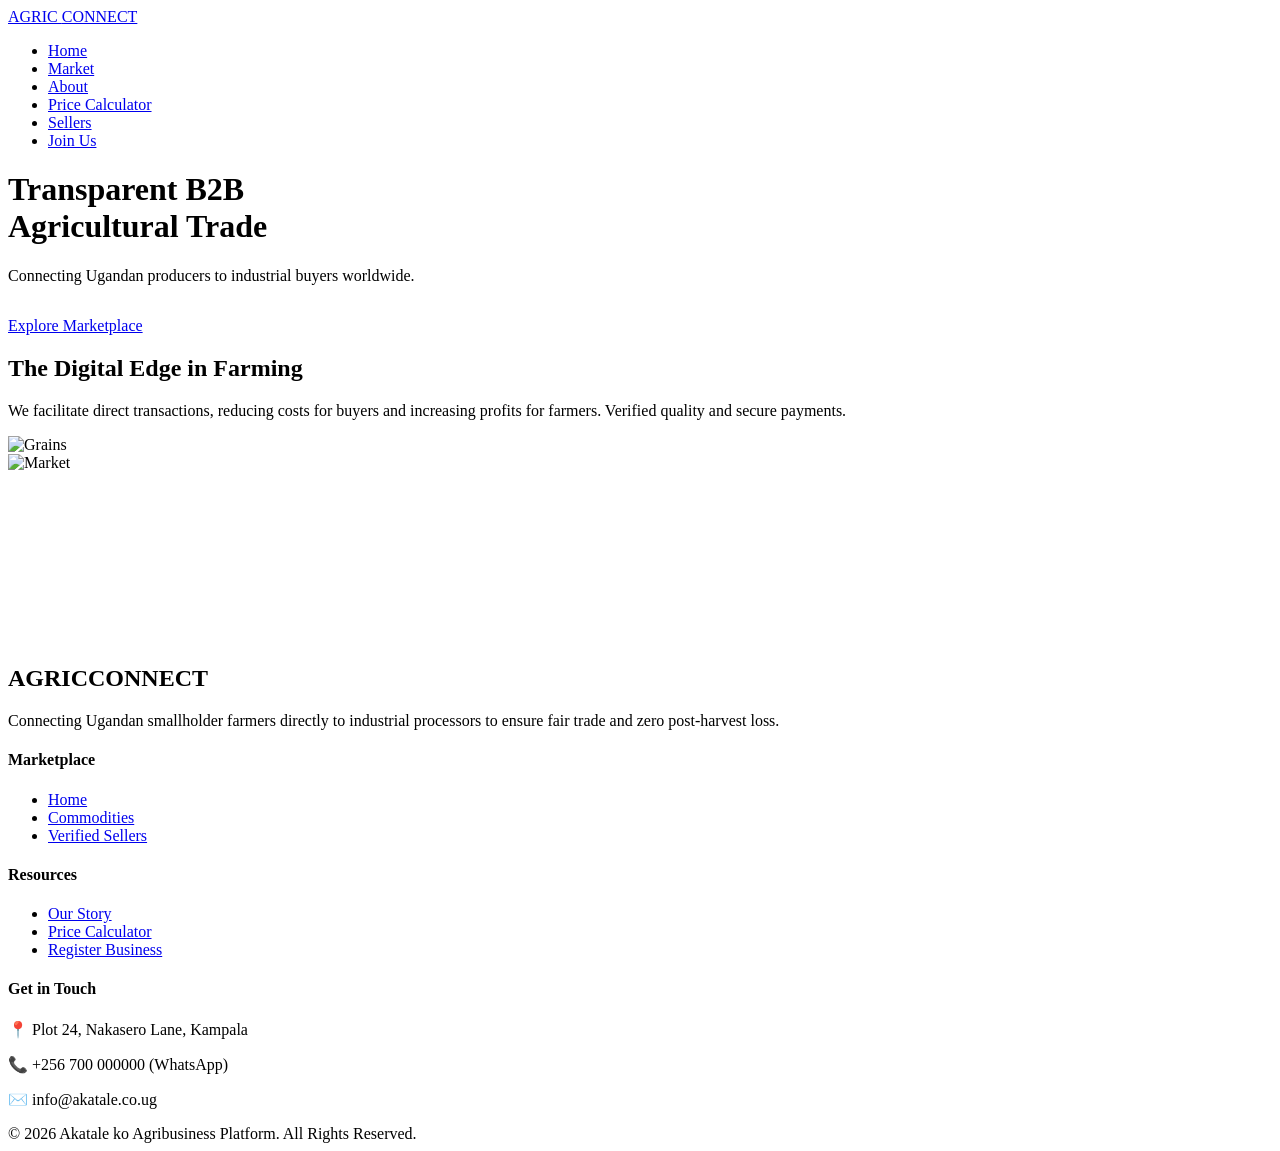
==== index.html @ 996340b0 "Move index.html, style.css, and market.png to root directory" ====
<!DOCTYPE html>
<html lang="en">
    <head>
    <meta charset="UTF-8">
    <title>Agri Connect | B2B Agri Marketplace</title>
    <link rel="stylesheet" href="CSS/style.css">
</head>

<body>
    <nav>
        <a href="index.html" class="logo">AGRIC <span>CONNECT</span></a>
        <ul class="nav-links">
            <li><a href="index.html" class="active">Home</a></li>
            <li><a href="marketplace.html">Market</a></li>
            <li><a href="about.html">About</a></li>
            <li><a href="price.html">Price Calculator</a></li>
            <li><a href="vendors.html">Sellers</a></li>
            <li><a href="contact.html">Join Us</a></li>
        </ul>
    </nav>

    <header class="hero">
        <h1>Transparent B2B <br> Agricultural Trade</h1>
        <p style="margin-bottom:2rem;">Connecting Ugandan producers to industrial buyers worldwide.</p>
        <a href="marketplace.html" class="btn">Explore Marketplace</a>
    </header>

    <section class="bento-container">
        <div class="bento-item bento-main">
            <h2>The Digital Edge in Farming</h2>
            <p style="margin-top:20px;">We facilitate direct transactions, reducing costs for buyers and increasing profits for farmers. Verified quality and secure payments.</p>
        </div>
        <div class="bento-item"><img src="https://images.unsplash.com/photo-1595113316349-9fa4eb24f884?auto=format&fit=crop&q=80&w=600" alt="Grains"></div>
        <div class="bento-item"><img src="IMAGES/market.png" alt="Market"></div>
        <div class="bento-item" style="grid-column: span 2; background: var(--agri-teal); padding: 40px; color: white;">
            <h3>Direct Logistics</h3>
            <p>End-to-end supply chain management across East Africa.</p>
        </div>
    </section>
    <footer>
    <div class="footer-grid">
        <div class="footer-brand">
            <h2>AGRIC<span>CONNECT</span></h2>
            <p>Connecting Ugandan smallholder farmers directly to industrial processors to ensure fair trade and zero post-harvest loss.</p>
        </div>

        <div class="footer-links">
            <h4>Marketplace</h4>
            <ul>
                <li><a href="index.html">Home</a></li>
                <li><a href="marketplace.html">Commodities</a></li>
                <li><a href="farmers.html">Verified Sellers</a></li>
            </ul>
        </div>

        <div class="footer-links">
            <h4>Resources</h4>
            <ul>
                <li><a href="about.html">Our Story</a></li>
                <li><a href="price.html">Price Calculator
                    
                </a></li>
                <li><a href="contact.html">Register Business</a></li>
            </ul>
        </div>

        <div class="footer-contact">
            <h4>Get in Touch</h4>
            <p>📍 Plot 24, Nakasero Lane, Kampala</p>
            <p>📞 +256 700 000000 (WhatsApp)</p>
            <p>✉️ info@akatale.co.ug</p>
        </div>
    </div>

    <div class="footer-bottom">
        &copy; 2026 Akatale ko Agribusiness Platform. All Rights Reserved.
    </div>
</footer>
</body>
</html>
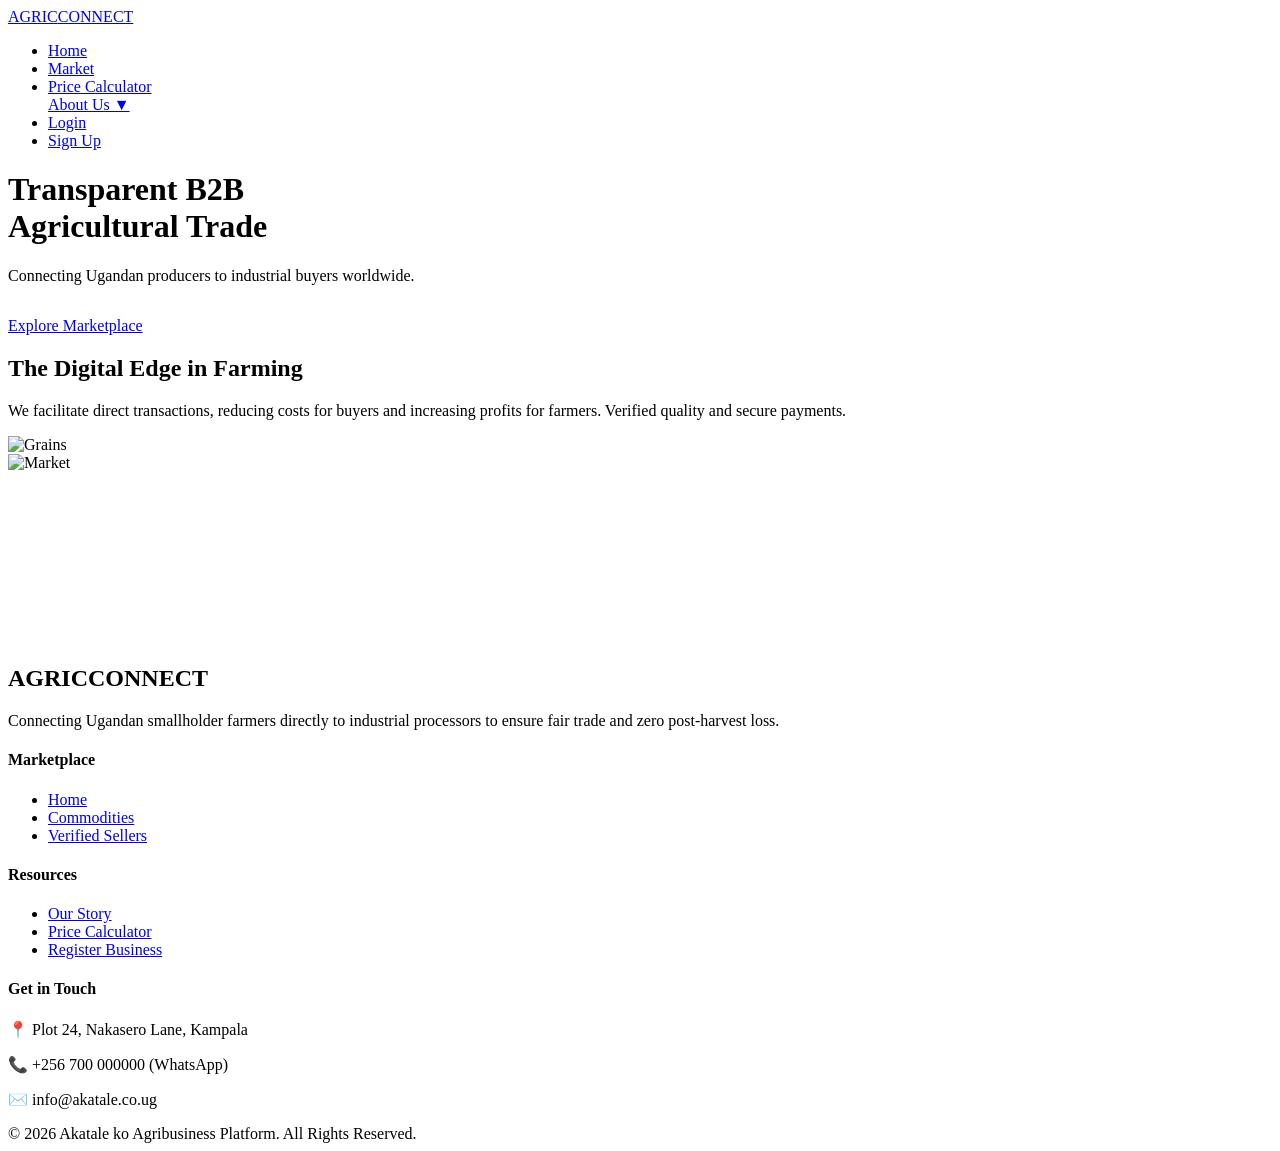
==== commit 4177e35e: "Merge remote changes from origin/main" ====
--- a/index.html
+++ b/index.html
@@ -4,20 +4,28 @@
     <meta charset="UTF-8">
     <title>Agri Connect | B2B Agri Marketplace</title>
     <link rel="stylesheet" href="CSS/style.css">
+     <link rel="stylesheet" href="dropdown.css">
 </head>
 
 <body>
-    <nav>
-        <a href="index.html" class="logo">AGRIC <span>CONNECT</span></a>
-        <ul class="nav-links">
-            <li><a href="index.html" class="active">Home</a></li>
-            <li><a href="marketplace.html">Market</a></li>
-            <li><a href="about.html">About</a></li>
-            <li><a href="price.html">Price Calculator</a></li>
-            <li><a href="vendors.html">Sellers</a></li>
-            <li><a href="contact.html">Join Us</a></li>
-        </ul>
-    </nav>
+     <nav>
+    <a href="index.html" class="logo">AGRIC<span>CONNECT</span></a>
+    <ul class="nav-links">
+        <li><a href="index.html">Home</a></li>
+        <li><a href="marketplace.html">Market</a></li>
+        <li><a href="price.html">Price Calculator</a></li>
+        <li class="dropdown">
+            <a href="javascript:void(0)" class="dropbtn">About Us ▼</a>
+            <div class="dropdown-content">
+                <a href="about.html">Our Company</a>
+                <a href="our team.html">Our Team</a>
+                <a href="faq.html">FAQ</a>
+            </div>
+        </li>
+        <li><a href="login.html">Login</a></li>
+        <li><a href="signup.html">Sign Up</a></li>
+    </ul>
+</nav>
 
     <header class="hero">
         <h1>Transparent B2B <br> Agricultural Trade</h1>
--- a/dropdown.css
+++ b/dropdown.css
@@ -0,0 +1,59 @@
+/* dropdown.css - For About Us dropdown menu */
+
+/* Dropdown container */
+.dropdown {
+    position: relative;
+    display: inline-block;
+}
+
+/* Dropdown button */
+.dropdown .dropbtn {
+    cursor: pointer;
+}
+
+/* Dropdown content (hidden by default) */
+.dropdown-content {
+    display: none;
+    position: absolute;
+    background-color: #ffffff;
+    min-width: 180px;
+    box-shadow: 0px 8px 16px 0px rgba(0,0,0,0.2);
+    z-index: 1000;
+    border-radius: 8px;
+    overflow: hidden;
+    top: 100%;
+    left: 0;
+}
+
+/* Dropdown links */
+.dropdown-content a {
+    color: #1a3c2c;
+    padding: 12px 20px;
+    text-decoration: none;
+    display: block;
+    text-align: left;
+    font-weight: 500;
+    transition: all 0.3s ease;
+}
+
+/* Change color on hover */
+.dropdown-content a:hover {
+    background-color: #e8f5e9;
+    color: #2e7d32;
+}
+
+/* Show the dropdown menu on hover */
+.dropdown:hover .dropdown-content {
+    display: block;
+}
+
+/* Active page styling */
+.dropdown-content a.active {
+    background-color: #2e7d32;
+    color: white;
+}
+
+/* Optional: Add a subtle arrow animation */
+.dropdown .dropbtn:hover {
+    color: #2e7d32;
+}
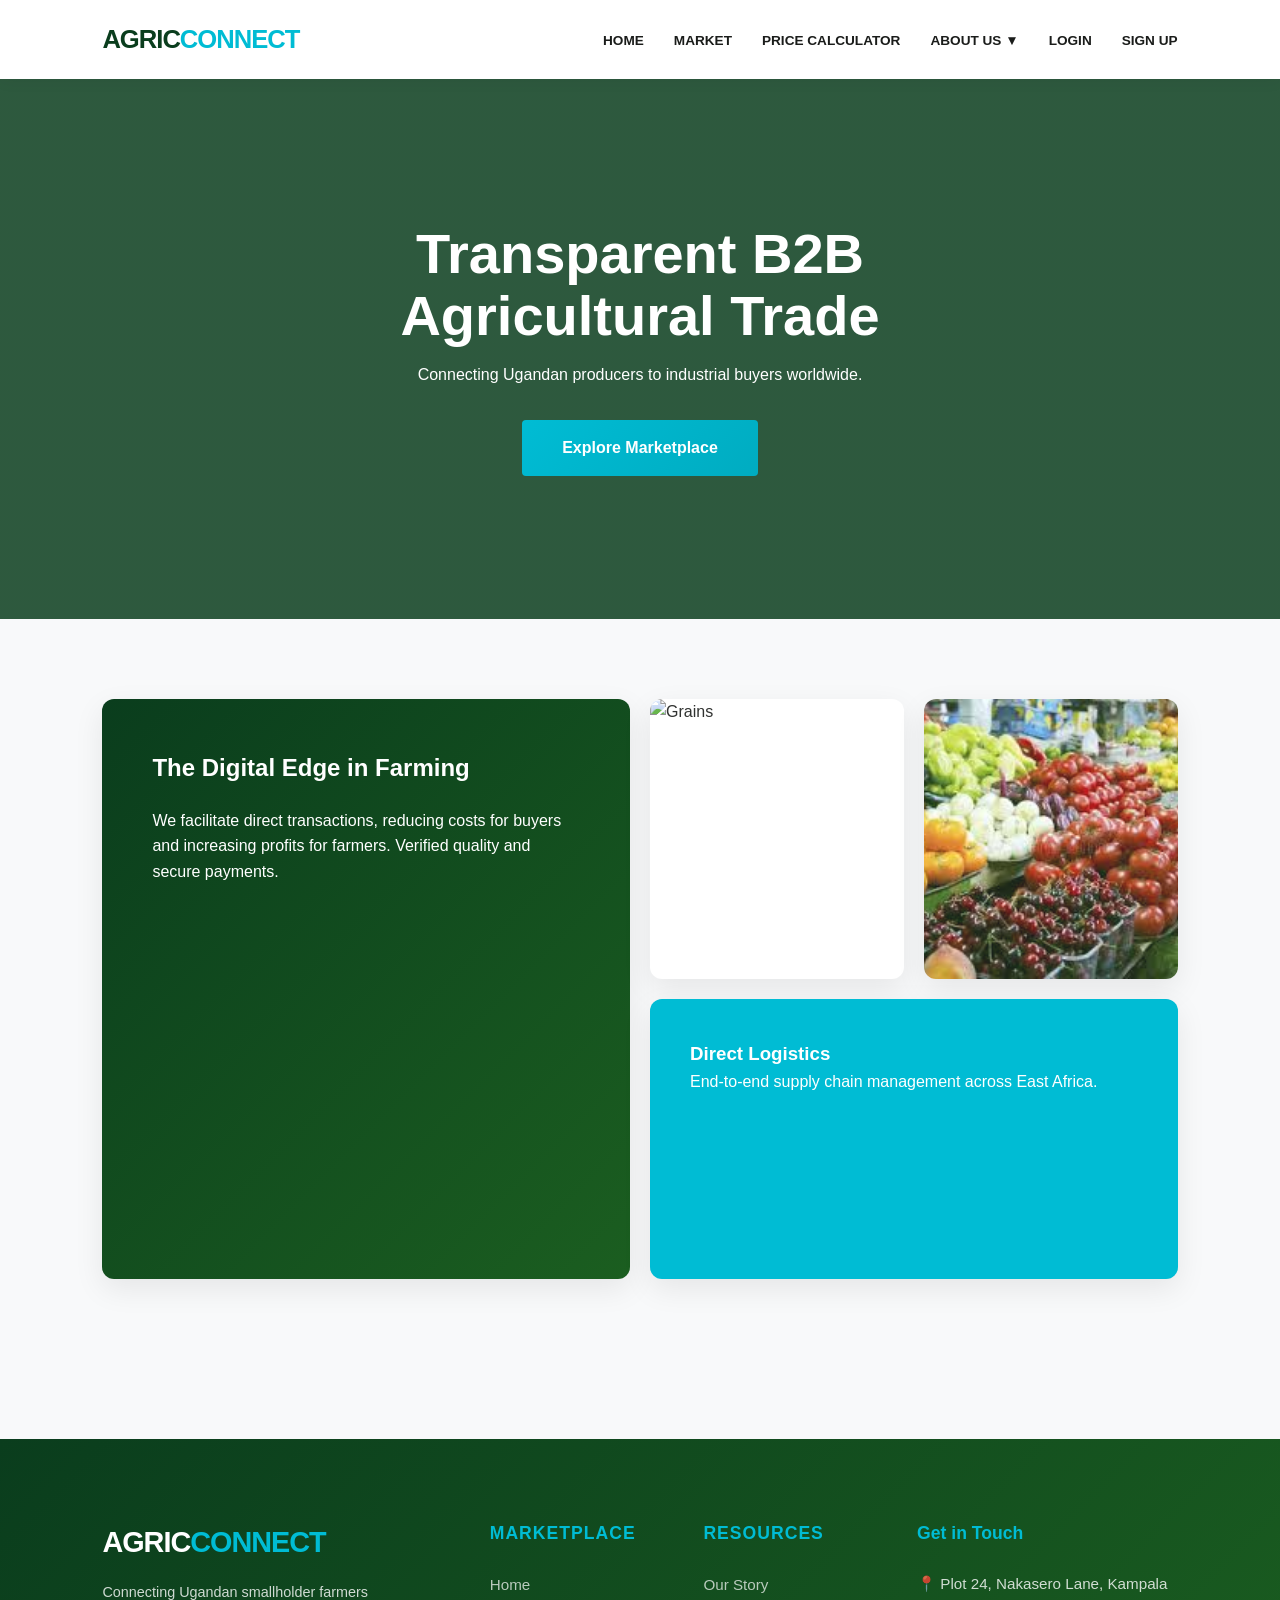
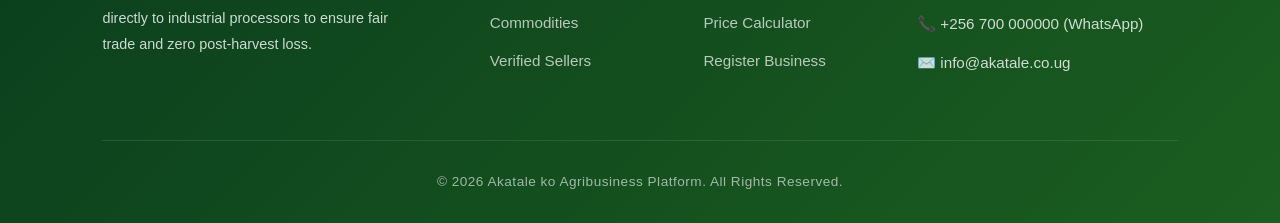
==== commit f2d6d737: "Fix CSS path: point to root directory" ====
--- a/index.html
+++ b/index.html
@@ -3,7 +3,7 @@
     <head>
     <meta charset="UTF-8">
     <title>Agri Connect | B2B Agri Marketplace</title>
-    <link rel="stylesheet" href="CSS/style.css">
+    <link rel="stylesheet" href="style.css">
      <link rel="stylesheet" href="dropdown.css">
 </head>
 
@@ -39,7 +39,7 @@
             <p style="margin-top:20px;">We facilitate direct transactions, reducing costs for buyers and increasing profits for farmers. Verified quality and secure payments.</p>
         </div>
         <div class="bento-item"><img src="https://images.unsplash.com/photo-1595113316349-9fa4eb24f884?auto=format&fit=crop&q=80&w=600" alt="Grains"></div>
-        <div class="bento-item"><img src="IMAGES/market.png" alt="Market"></div>
+        <div class="bento-item"><img src="market.png" alt="Market"></div>
         <div class="bento-item" style="grid-column: span 2; background: var(--agri-teal); padding: 40px; color: white;">
             <h3>Direct Logistics</h3>
             <p>End-to-end supply chain management across East Africa.</p>
--- a/style.css
+++ b/style.css
@@ -0,0 +1,189 @@
+/* 1. PROFESSIONAL AGRI-TECH PALETTE */
+:root {
+    --agri-dark: #0a3d1d; /* Deep Forest Green */
+    --agri-teal: #00bcd4; /* High-tech Cyan Accent */
+    --agri-gradient: linear-gradient(135deg, #0a3d1d 0%, #1b5e20 100%);
+    --accent-gradient: linear-gradient(135deg, #00bcd4 0%, #00acc1 100%);
+    --bg-light: #f8f9fa;
+    --white: #ffffff;
+    --text: #1a1c1a;
+    --shadow: 0 10px 30px rgba(0,0,0,0.08);
+}
+
+* { margin: 0; padding: 0; box-sizing: border-box; font-family: 'Inter', sans-serif; }
+body { background-color: var(--bg-light); color: var(--text); line-height: 1.6; }
+
+/* 2. NAVIGATION (CONSISTENT ON ALL PAGES) */
+nav {
+    background: var(--white);
+    padding: 1.2rem 8%;
+    display: flex;
+    justify-content: space-between;
+    align-items: center;
+    position: sticky;
+    top: 0;
+    z-index: 1000;
+    box-shadow: 0 2px 15px rgba(0,0,0,0.05);
+}
+
+.logo { font-weight: 900; font-size: 1.6rem; color: var(--agri-dark); text-decoration: none; letter-spacing: -1px; }
+.logo span { color: var(--agri-teal); }
+
+.nav-links { display: flex; list-style: none; gap: 30px; }
+.nav-links a { 
+    color: var(--text); 
+    text-decoration: none; 
+    font-weight: 600; 
+    font-size: 0.85rem; 
+    text-transform: uppercase; 
+    transition: 0.3s; 
+}
+.nav-links a:hover,.nav-links a.active { color: var(--agri-teal); }
+
+/* 3. HERO & BUTTONS */
+.hero {
+    background: linear-gradient(rgba(10, 61, 29, 0.85), rgba(10, 61, 29, 0.85)), url('https://images.unsplash.com/photo-1523348837708-15d4a09cfac2?auto=format&fit=crop&q=80&w=1600') center/cover;
+    height: 60vh;
+    display: flex;
+    flex-direction: column;
+    justify-content: center;
+    align-items: center;
+    text-align: center;
+    color: var(--white);
+    padding: 0 15%;
+}
+
+.hero h1 { font-size: 3.5rem; margin-bottom: 1rem; line-height: 1.1; }
+.btn {
+    background: var(--accent-gradient);
+    padding: 15px 40px;
+    border-radius: 4px;
+    color: var(--white);
+    text-decoration: none;
+    font-weight: bold;
+    display: inline-block;
+    transition: 0.3s;
+}
+.btn:hover { transform: translateY(-3px); box-shadow: 0 10px 20px rgba(0, 188, 212, 0.3); }
+
+/* 4. BENTO GRID LAYOUT [1, 2, 3] */
+.bento-container {
+    display: grid;
+    grid-template-columns: repeat(4, 1fr);
+    grid-template-rows: repeat(2, 280px);
+    gap: 20px;
+    padding: 80px 8%;
+}
+
+.bento-item { background: var(--white); border-radius: 12px; overflow: hidden; box-shadow: var(--shadow); position: relative; }
+.bento-main { grid-column: span 2; grid-row: span 2; padding: 50px; background: var(--agri-gradient); color: white; }
+.bento-item img { width: 100%; height: 100%; object-fit: cover; opacity: 0.9; }
+
+/* 5. MARKETPLACE LOGIC (CHECKBOX HACK) */
+.filter-controls { display: flex; justify-content: center; gap: 15px; margin-bottom: 40px; }
+input[type="radio"] { display: none; }
+#all:checked ~.market-grid.card { display: block; }
+#grain:checked ~.market-grid.card:not(.grain) { display: none; }
+#fruit:checked ~.market-grid.card:not(.fruit) { display: none; }
+
+.market-grid { display: grid; grid-template-columns: repeat(auto-fill, minmax(280px, 1fr)); gap: 30px; padding: 0 8%; }
+.card { background: var(--white); border-radius: 8px; padding: 20px; text-align: center; box-shadow: var(--shadow); border: 1px solid #eee; }
+
+/* 6. KNOWLEDGE HUB (ACCORDIONS) [5, 6, 7] */
+details { background: white; margin: 10px 0; padding: 20px; border-radius: 8px; border-left: 5px solid var(--agri-teal); }
+summary { font-weight: bold; cursor: pointer; color: var(--agri-dark); font-size: none; }
+
+/* 7. FORM */
+.contact-container { max-width: 600px; margin: 80px auto; background: white; padding: 50px; border-radius: 12px; box-shadow: var(--shadow); }
+input, select, textarea { width: 100%; padding: 12px; margin: 10px 0; border: 1px solid #ddd; border-radius: 4px; }
+/* --- UNIVERSAL FOOTER STYLES --- */
+footer {
+    background: var(--agri-gradient); /* Uses your forest green gradient */
+    color: var(--white);
+    padding: 80px 8% 30px;
+    margin-top: 80px;
+}
+
+.footer-grid {
+    display: grid;
+    grid-template-columns: 2fr 1fr 1fr 1.5fr; /* 4 columns for B2B layout */
+    gap: 40px;
+    padding-bottom: 50px;
+    border-bottom: 1px solid rgba(255, 255, 255, 0.1);
+}
+
+.footer-brand h2 { 
+    font-size: 1.8rem; 
+    margin-bottom: 15px; 
+    letter-spacing: -1px;
+}
+
+.footer-brand h2 span { color: var(--agri-teal); }
+
+.footer-brand p { 
+    opacity: 0.8; 
+    font-size: 0.9rem; 
+    line-height: 1.8; 
+    max-width: 300px;
+}
+
+.footer-links h4 { 
+    margin-bottom: 25px; 
+    font-size: 1.1rem; 
+    color: var(--agri-teal); 
+    text-transform: uppercase;
+    letter-spacing: 1px;
+}
+
+.footer-links ul { list-style: none; }
+
+.footer-links li { margin-bottom: 12px; }
+
+.footer-links a { 
+    color: var(--white); 
+    text-decoration: none; 
+    opacity: 0.7; 
+    transition: 0.3s; 
+    font-size: 0.95rem; 
+}
+
+.footer-links a:hover { 
+    opacity: 1; 
+    color: var(--agri-teal); 
+    padding-left: 8px; /* Simple micro-interaction  */
+}
+
+.footer-contact h4 {
+    margin-bottom: 25px; 
+    font-size: 1.1rem; 
+    color: var(--agri-teal);
+}
+
+.footer-contact p { 
+    font-size: 0.95rem; 
+    margin-bottom: 15px; 
+    opacity: 0.8; 
+}
+
+.footer-bottom {
+    padding-top: 30px;
+    text-align: center;
+    font-size: 0.85rem;
+    opacity: 0.6;
+    letter-spacing: 0.5px;
+}
+
+/* --- MOBILE RESPONSIVENESS --- */
+@media (max-width: 900px) {
+   .footer-grid {
+        grid-template-columns: 1fr 1fr; /* 2 columns on tablets */
+    }
+}
+
+@media (max-width: 600px) {
+   .footer-grid {
+        grid-template-columns: 1fr; /* 1 column on phones */
+        text-align: center;
+    }
+   .footer-brand p { margin: 0 auto 20px; }
+}
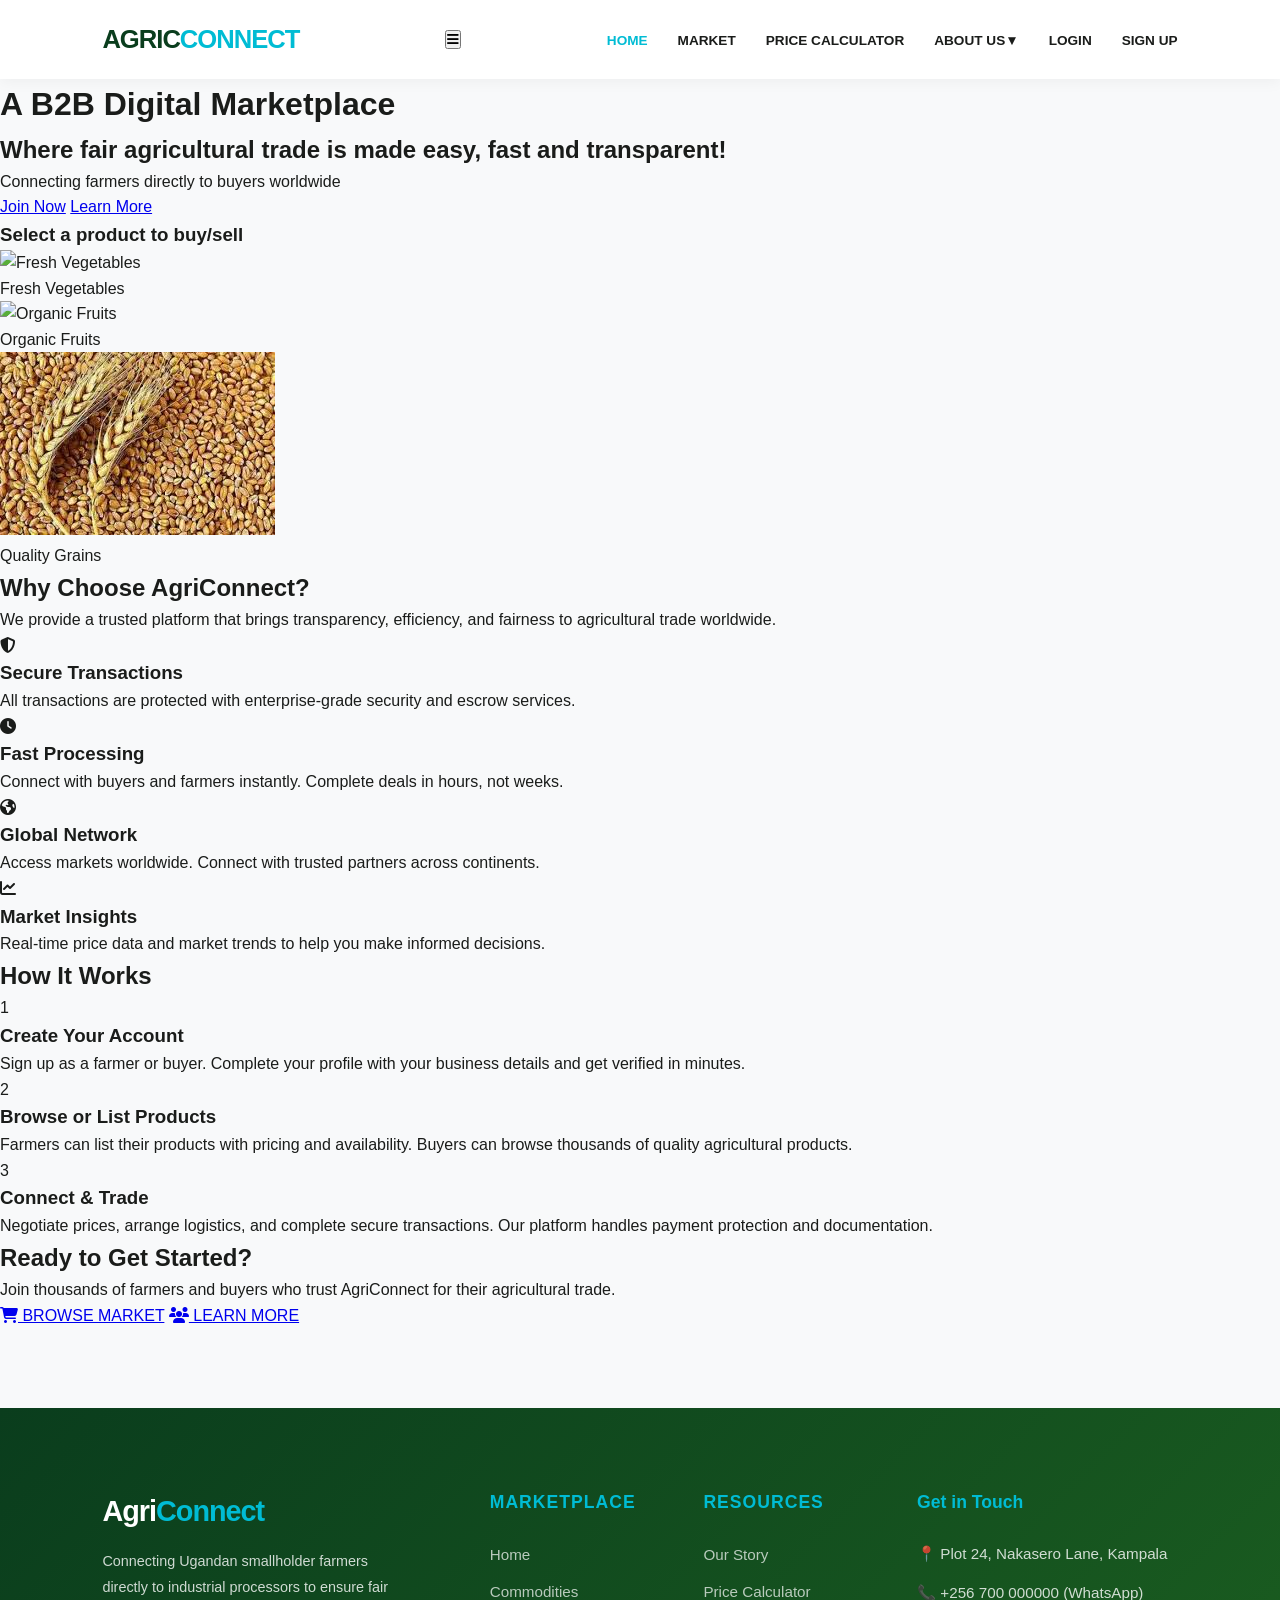
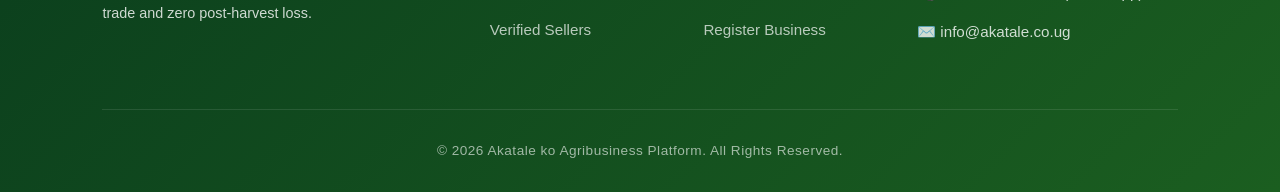
==== commit 6b4b17c8: "Update homepage: improve hero section and responsive layout" ====
--- a/index.html
+++ b/index.html
@@ -1,88 +1,186 @@
 <!DOCTYPE html>
 <html lang="en">
-    <head>
+<head>
     <meta charset="UTF-8">
-    <title>Agri Connect | B2B Agri Marketplace</title>
+    <meta name="viewport" content="width=device-width, initial-scale=1.0">
+    <title>AGRICCONNECT| B2B Digital Marketplace</title>
     <link rel="stylesheet" href="style.css">
-     <link rel="stylesheet" href="dropdown.css">
+    <link rel="stylesheet" href="dropdown.css">
+    <link rel="stylesheet" href="https://cdnjs.cloudflare.com/ajax/libs/font-awesome/6.4.0/css/all.min.css">
 </head>
+<body>
 
-<body>
-     <nav>
-    <a href="index.html" class="logo">AGRIC<span>CONNECT</span></a>
-    <ul class="nav-links">
-        <li><a href="index.html">Home</a></li>
-        <li><a href="marketplace.html">Market</a></li>
-        <li><a href="price.html">Price Calculator</a></li>
-        <li class="dropdown">
-            <a href="javascript:void(0)" class="dropbtn">About Us ▼</a>
-            <div class="dropdown-content">
-                <a href="about.html">Our Company</a>
-                <a href="our team.html">Our Team</a>
-                <a href="faq.html">FAQ</a>
+    <nav>
+        <a href="index.html" class="logo">AGRIC<span>CONNECT</span></a>
+        <button class="hamburger" aria-label="Toggle menu">
+            <i class="fa-solid fa-bars"></i>
+        </button>
+        <ul class="nav-links">
+            <li><a href="index.html" class="active">HOME</a></li>
+            <li><a href="marketplace.html">MARKET</a></li>
+            <li><a href="price.html">PRICE CALCULATOR</a></li>
+            <li class="dropdown">
+                <a href="javascript:void(0)" class="dropbtn">ABOUT US▼</a>
+                <div class="dropdown-content">
+                    <a href="about.html">Our Company</a>
+                    <a href="our team.html">Our Team</a>
+                    <a href="faq.html">FAQ</a>
+                </div>
+            </li>
+            <li><a href="login.html" class="login-btn">LOGIN</a></li>
+            <li><a href="signup.html" class="signup-btn">SIGN UP</a></li>
+        </ul>
+    </nav>
+
+    <header class="hero-section">
+        <div class="hero-content">
+            <h1>A B2B Digital Marketplace</h1>
+            <h2>Where fair agricultural trade is made easy, fast and transparent!</h2>
+            <p class="hero-subtext">Connecting farmers directly to buyers worldwide</p>
+            
+            <div class="hero-actions">
+                <a href="signup.html" class="btn-join">Join Now</a>
+                <a href="about.html" class="btn-learn">Learn More</a>
             </div>
-        </li>
-        <li><a href="login.html">Login</a></li>
-        <li><a href="signup.html">Sign Up</a></li>
-    </ul>
-</nav>
 
-    <header class="hero">
-        <h1>Transparent B2B <br> Agricultural Trade</h1>
-        <p style="margin-bottom:2rem;">Connecting Ugandan producers to industrial buyers worldwide.</p>
-        <a href="marketplace.html" class="btn">Explore Marketplace</a>
+            <div class="product-selector-widget">
+                <h3>Select a product to buy/sell</h3>
+                <div class="selector-grid">
+                    <div class="selector-item">
+                        <div class="circle-thumb">
+                            <img src="images/vegetables.jpg" alt="Fresh Vegetables">
+                        </div>
+                        <span>Fresh Vegetables</span>
+                    </div>
+                    <div class="selector-item">
+                        <div class="circle-thumb">
+                            <img src="images/organic.jpg" alt="Organic Fruits">
+                        </div>
+                        <span>Organic Fruits</span>
+                    </div>
+                    <div class="selector-item">
+                        <div class="circle-thumb">
+                            <img src="images/wheat.png" alt="Quality Grains">
+                        </div>
+                        <span>Quality Grains</span>
+                    </div>
+                </div>
+            </div>
+        </div>
     </header>
 
-    <section class="bento-container">
-        <div class="bento-item bento-main">
-            <h2>The Digital Edge in Farming</h2>
-            <p style="margin-top:20px;">We facilitate direct transactions, reducing costs for buyers and increasing profits for farmers. Verified quality and secure payments.</p>
+    <section class="benefits-section">
+        <div class="section-header">
+            <h2>Why Choose AgriConnect?</h2>
+            <p>We provide a trusted platform that brings transparency, efficiency, and fairness to agricultural trade worldwide.</p>
         </div>
-        <div class="bento-item"><img src="https://images.unsplash.com/photo-1595113316349-9fa4eb24f884?auto=format&fit=crop&q=80&w=600" alt="Grains"></div>
-        <div class="bento-item"><img src="market.png" alt="Market"></div>
-        <div class="bento-item" style="grid-column: span 2; background: var(--agri-teal); padding: 40px; color: white;">
-            <h3>Direct Logistics</h3>
-            <p>End-to-end supply chain management across East Africa.</p>
+        
+        <div class="benefits-grid">
+            <div class="benefit-card">
+                <div class="icon-wrapper">
+                    <i class="fa-solid fa-shield-halved"></i>
+                </div>
+                <h3>Secure Transactions</h3>
+                <p>All transactions are protected with enterprise-grade security and escrow services.</p>
+            </div>
+
+            <div class="benefit-card">
+                <div class="icon-wrapper">
+                    <i class="fa-solid fa-clock"></i>
+                </div>
+                <h3>Fast Processing</h3>
+                <p>Connect with buyers and farmers instantly. Complete deals in hours, not weeks.</p>
+            </div>
+
+            <div class="benefit-card">
+                <div class="icon-wrapper">
+                    <i class="fa-solid fa-earth-americas"></i>
+                </div>
+                <h3>Global Network</h3>
+                <p>Access markets worldwide. Connect with trusted partners across continents.</p>
+            </div>
+
+            <div class="benefit-card">
+                <div class="icon-wrapper">
+                    <i class="fa-solid fa-chart-line"></i>
+                </div>
+                <h3>Market Insights</h3>
+                <p>Real-time price data and market trends to help you make informed decisions.</p>
+            </div>
         </div>
     </section>
-    <footer>
-    <div class="footer-grid">
-        <div class="footer-brand">
-            <h2>AGRIC<span>CONNECT</span></h2>
-            <p>Connecting Ugandan smallholder farmers directly to industrial processors to ensure fair trade and zero post-harvest loss.</p>
+
+    <section class="how-it-works-section">
+        <div class="section-header">
+            <h2>How It Works</h2>
         </div>
 
-        <div class="footer-links">
-            <h4>Marketplace</h4>
-            <ul>
-                <li><a href="index.html">Home</a></li>
-                <li><a href="marketplace.html">Commodities</a></li>
-                <li><a href="farmers.html">Verified Sellers</a></li>
-            </ul>
+        <div class="steps-container">
+            <div class="step-card">
+                <div class="step-number">1</div>
+                <h3>Create Your Account</h3>
+                <p>Sign up as a farmer or buyer. Complete your profile with your business details and get verified in minutes.</p>
+            </div>
+
+            <div class="step-card">
+                <div class="step-number">2</div>
+                <h3>Browse or List Products</h3>
+                <p>Farmers can list their products with pricing and availability. Buyers can browse thousands of quality agricultural products.</p>
+            </div>
+
+            <div class="step-card">
+                <div class="step-number">3</div>
+                <h3>Connect & Trade</h3>
+                <p>Negotiate prices, arrange logistics, and complete secure transactions. Our platform handles payment protection and documentation.</p>
+            </div>
+        </div>
+    </section>
+
+    <section class="cta-section">
+        <h2>Ready to Get Started?</h2>
+        <p>Join thousands of farmers and buyers who trust AgriConnect for their agricultural trade.</p>
+        <div class="cta-actions">
+            <a href="marketplace.html" class="btn-cta-primary"><i class="fa-solid fa-cart-shopping"></i> BROWSE MARKET</a>
+            <a href="about.html" class="btn-cta-secondary"><i class="fa-solid fa-users"></i> LEARN MORE</a>
+        </div>
+    </section>
+
+    <footer>
+        <div class="footer-grid">
+            <div class="footer-brand">
+                <h2>Agri<span>Connect</span></h2>
+                <p>Connecting Ugandan smallholder farmers directly to industrial processors to ensure fair trade and zero post-harvest loss.</p>
+            </div>
+
+            <div class="footer-links">
+                <h4>Marketplace</h4>
+                <ul>
+                    <li><a href="index.html">Home</a></li>
+                    <li><a href="marketplace.html">Commodities</a></li>
+                    <li><a href="farmers.html">Verified Sellers</a></li>
+                </ul>
+            </div>
+
+            <div class="footer-links">
+                <h4>Resources</h4>
+                <ul>
+                    <li><a href="about.html">Our Story</a></li>
+                    <li><a href="price.html">Price Calculator</a></li>
+                    <li><a href="contact.html">Register Business</a></li>
+                </ul>
+            </div>
+
+            <div class="footer-contact">
+                <h4>Get in Touch</h4>
+                <p>📍 Plot 24, Nakasero Lane, Kampala</p>
+                <p>📞 +256 700 000000 (WhatsApp)</p>
+                <p>✉️ info@akatale.co.ug</p>
+            </div>
         </div>
 
-        <div class="footer-links">
-            <h4>Resources</h4>
-            <ul>
-                <li><a href="about.html">Our Story</a></li>
-                <li><a href="price.html">Price Calculator
-                    
-                </a></li>
-                <li><a href="contact.html">Register Business</a></li>
-            </ul>
+        <div class="footer-bottom">
+            &copy; 2026 Akatale ko Agribusiness Platform. All Rights Reserved.
         </div>
-
-        <div class="footer-contact">
-            <h4>Get in Touch</h4>
-            <p>📍 Plot 24, Nakasero Lane, Kampala</p>
-            <p>📞 +256 700 000000 (WhatsApp)</p>
-            <p>✉️ info@akatale.co.ug</p>
-        </div>
-    </div>
-
-    <div class="footer-bottom">
-        &copy; 2026 Akatale ko Agribusiness Platform. All Rights Reserved.
-    </div>
-</footer>
+    </footer>
 </body>
 </html>
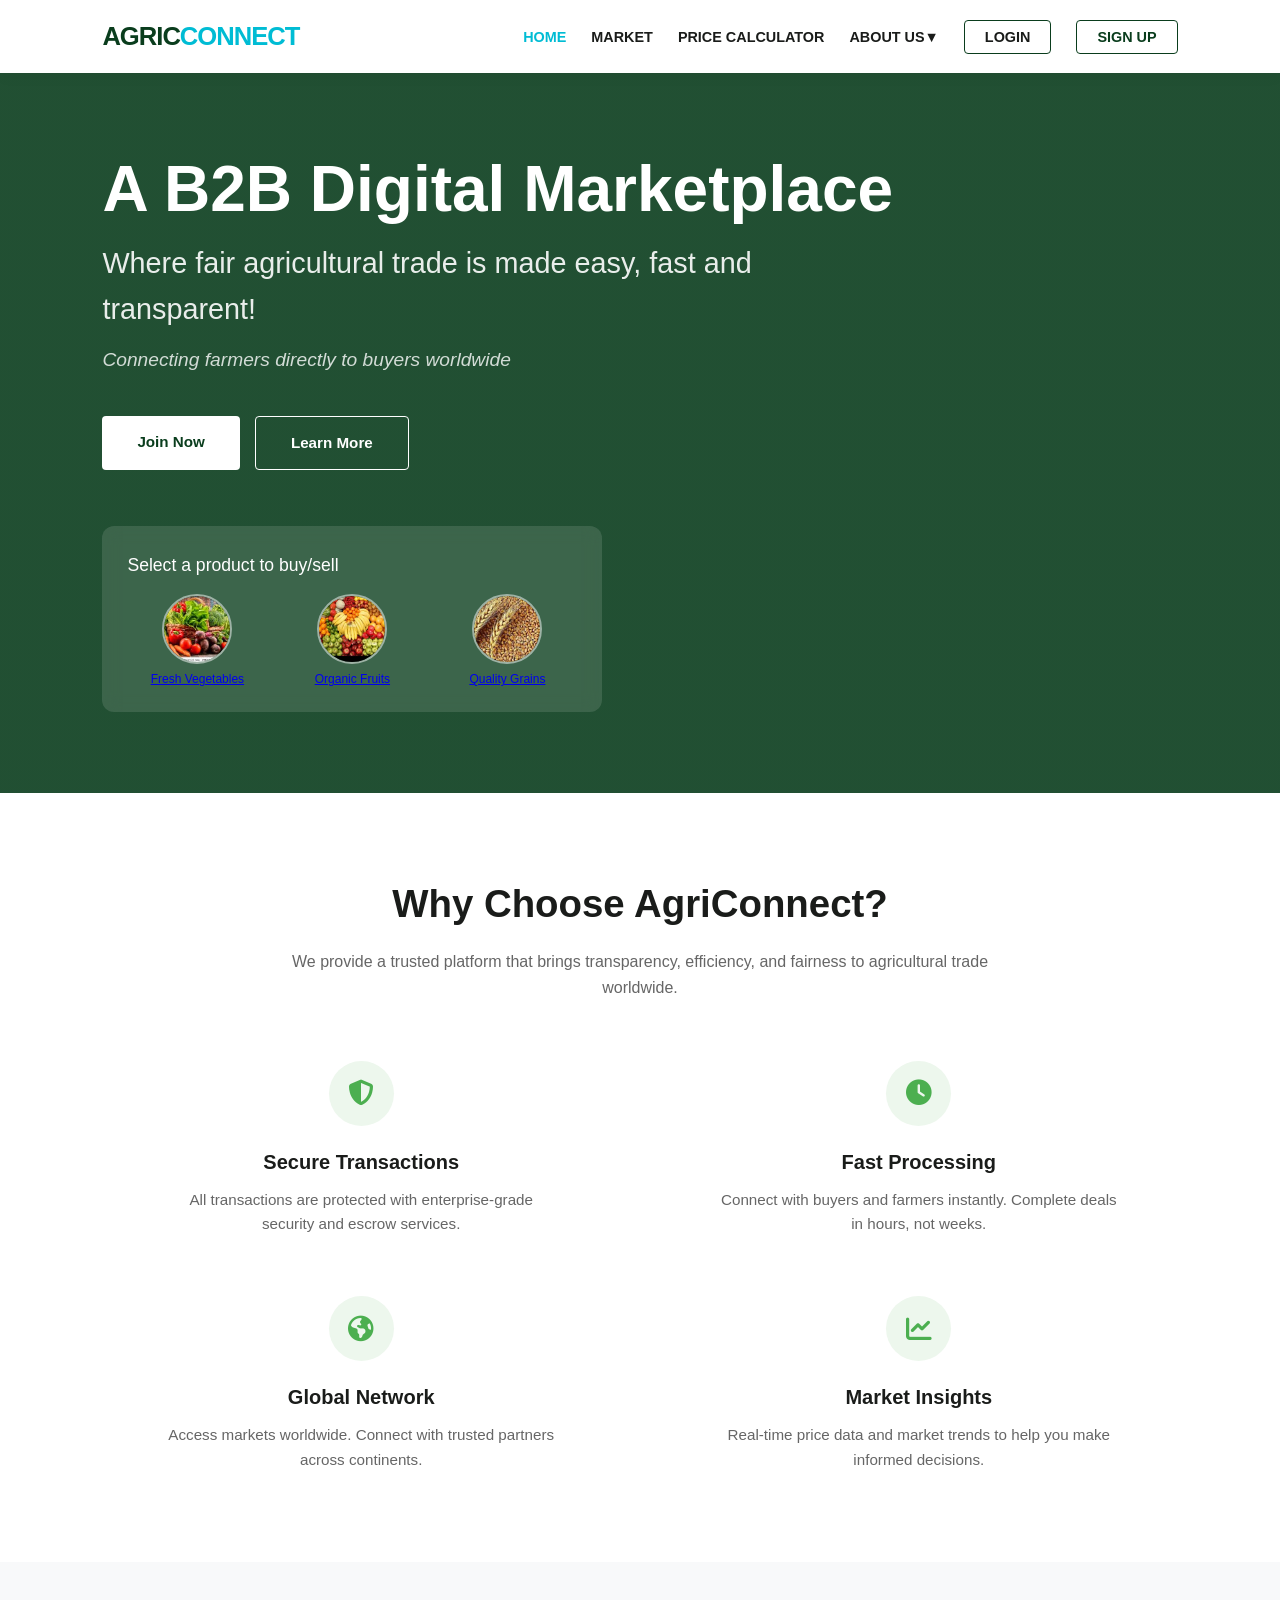
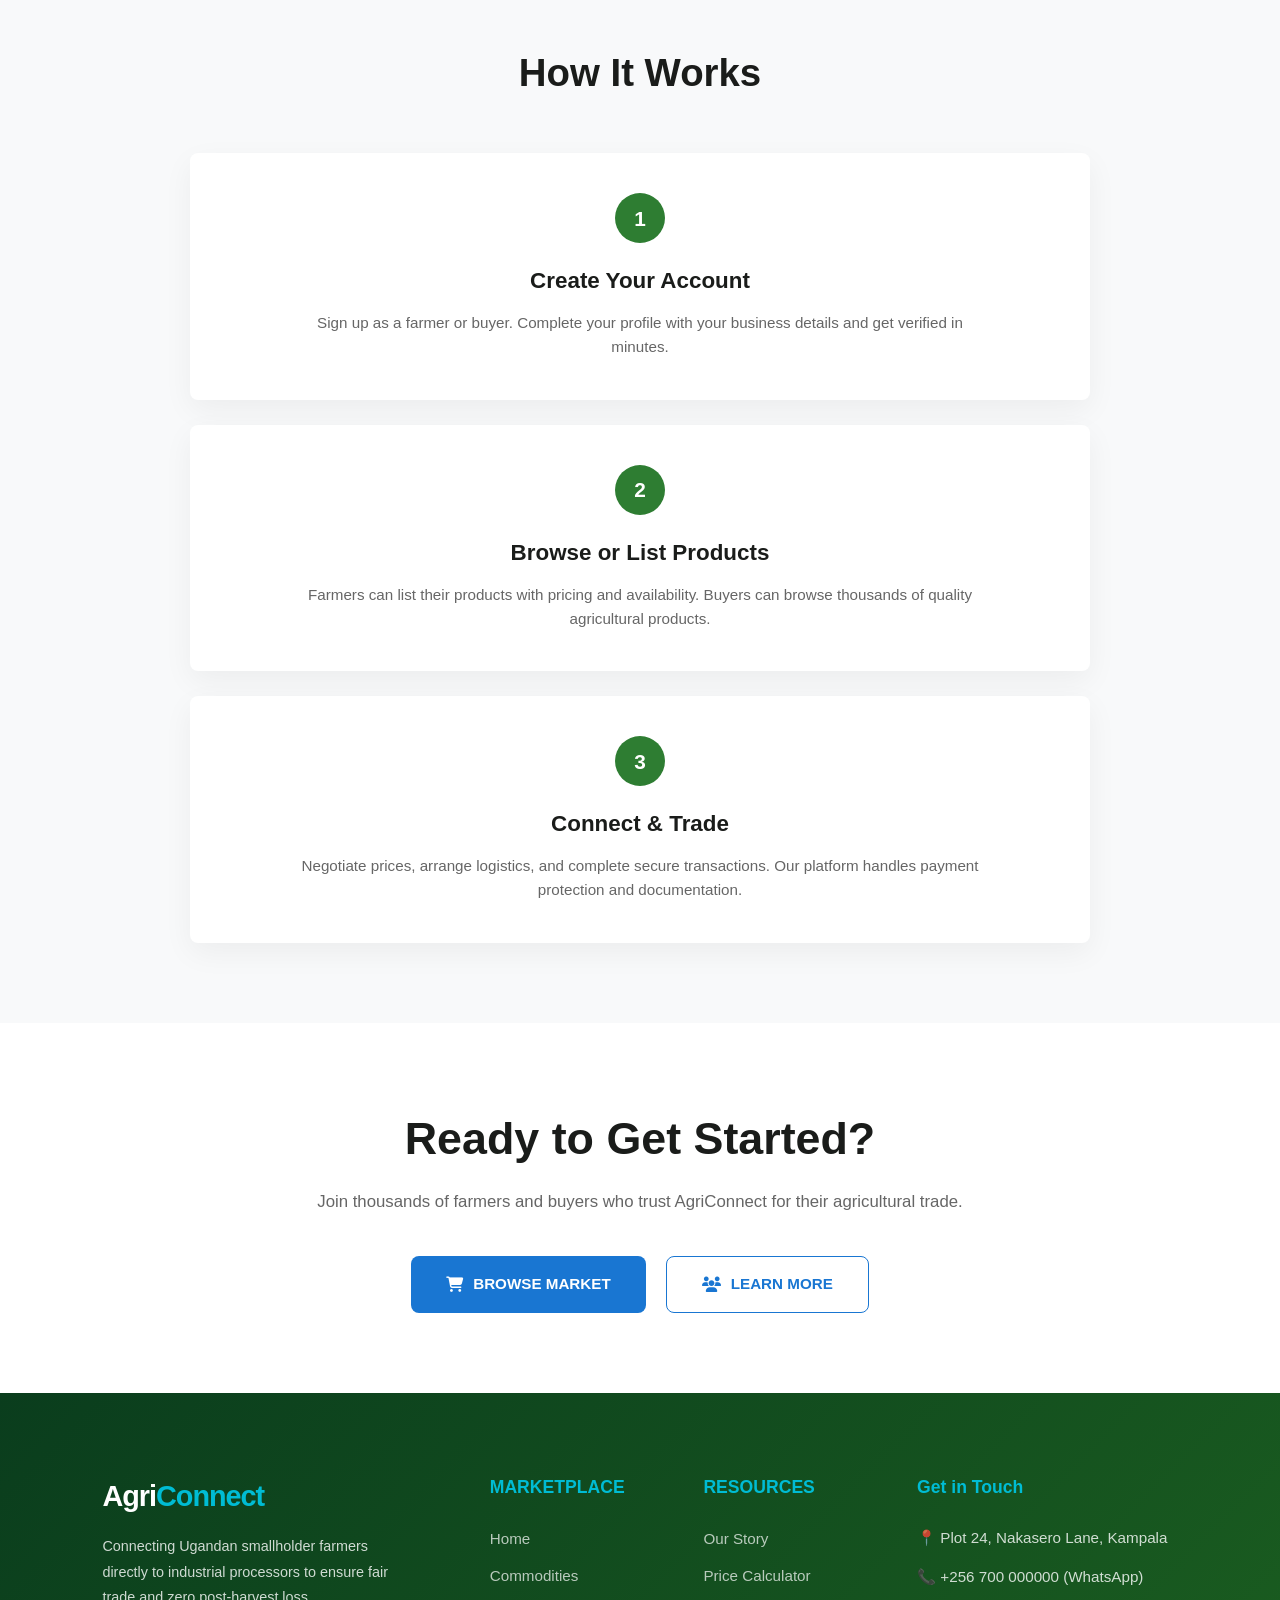
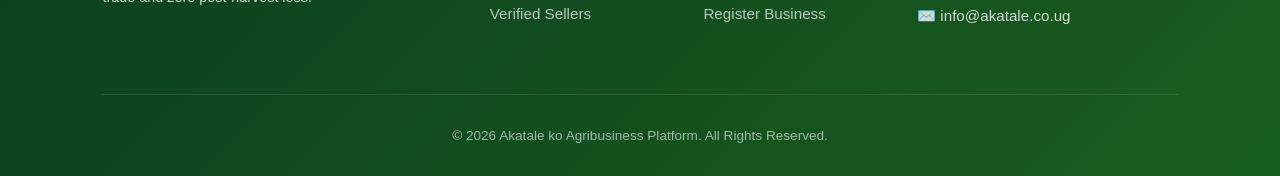
==== commit 041d925d: "Update homepage: center product selector, fix text alignment" ====
--- a/index.html
+++ b/index.html
@@ -45,26 +45,30 @@
 
             <div class="product-selector-widget">
                 <h3>Select a product to buy/sell</h3>
-                <div class="selector-grid">
-                    <div class="selector-item">
-                        <div class="circle-thumb">
-                            <img src="images/vegetables.jpg" alt="Fresh Vegetables">
-                        </div>
-                        <span>Fresh Vegetables</span>
-                    </div>
-                    <div class="selector-item">
-                        <div class="circle-thumb">
-                            <img src="images/organic.jpg" alt="Organic Fruits">
-                        </div>
-                        <span>Organic Fruits</span>
-                    </div>
-                    <div class="selector-item">
-                        <div class="circle-thumb">
-                            <img src="images/wheat.png" alt="Quality Grains">
-                        </div>
-                        <span>Quality Grains</span>
-                    </div>
-                </div>
+<div class="selector-grid">
+    <a href="vegetables.html" class="selector-item">
+        <div class="circle-thumb">
+            <img src="images/vegetables.jpg" alt="Fresh Vegetables">
+        </div>
+        <span>Fresh Vegetables</span>
+    </a>
+    
+    <a href="fruits.html" class="selector-item">
+        <div class="circle-thumb">
+            <img src="images/organic.jpg" alt="Organic Fruits">
+        </div>
+        <span>Organic Fruits</span>
+    </a>
+    
+    <a href="grains.html" class="selector-item">
+        <div class="circle-thumb">
+            <img src="images/wheat.png" alt="Quality Grains">
+        </div>
+        <span>Quality Grains</span>
+    </a>
+</div>
+               
+                
             </div>
         </div>
     </header>
--- a/style.css
+++ b/style.css
@@ -1,22 +1,36 @@
 /* 1. PROFESSIONAL AGRI-TECH PALETTE */
 :root {
-    --agri-dark: #0a3d1d; /* Deep Forest Green */
-    --agri-teal: #00bcd4; /* High-tech Cyan Accent */
+    --agri-dark: #0a3d1d;       /* Deep Forest Green */
+    --agri-medium: #1b5e20;     /* Medium Leaf Green */
+    --agri-teal: #00bcd4;       /* High-tech Cyan Accent */
     --agri-gradient: linear-gradient(135deg, #0a3d1d 0%, #1b5e20 100%);
     --accent-gradient: linear-gradient(135deg, #00bcd4 0%, #00acc1 100%);
     --bg-light: #f8f9fa;
     --white: #ffffff;
-    --text: #1a1c1a;
-    --shadow: 0 10px 30px rgba(0,0,0,0.08);
-}
-
-* { margin: 0; padding: 0; box-sizing: border-box; font-family: 'Inter', sans-serif; }
-body { background-color: var(--bg-light); color: var(--text); line-height: 1.6; }
-
-/* 2. NAVIGATION (CONSISTENT ON ALL PAGES) */
+    --text-dark: #1a1c1a;
+    --text-muted: #666666;
+    --shadow: 0 10px 30px rgba(0,0,0,0.05);
+    --border-radius: 8px;
+}
+
+* { 
+    margin: 0; 
+    padding: 0; 
+    box-sizing: border-box; 
+    font-family: 'Inter', sans-serif; 
+}
+
+body { 
+    background-color: var(--bg-light); 
+    color: var(--text-dark); 
+    line-height: 1.6; 
+    overflow-x: hidden;
+}
+
+/* 2. NAVIGATION OVERHAUL & RESPONSIVENESS */
 nav {
     background: var(--white);
-    padding: 1.2rem 8%;
+    padding: 1rem 8%;
     display: flex;
     justify-content: space-between;
     align-items: center;
@@ -26,164 +40,446 @@
     box-shadow: 0 2px 15px rgba(0,0,0,0.05);
 }
 
-.logo { font-weight: 900; font-size: 1.6rem; color: var(--agri-dark); text-decoration: none; letter-spacing: -1px; }
+.logo { 
+    font-weight: 900; 
+    font-size: 1.6rem; 
+    color: var(--agri-dark); 
+    text-decoration: none; 
+    letter-spacing: -1px; 
+}
 .logo span { color: var(--agri-teal); }
 
-.nav-links { display: flex; list-style: none; gap: 30px; }
+.nav-links { 
+    display: flex; 
+    list-style: none; 
+    gap: 25px; 
+    align-items: center;
+}
 .nav-links a { 
-    color: var(--text); 
+    color: var(--text-dark); 
     text-decoration: none; 
     font-weight: 600; 
-    font-size: 0.85rem; 
-    text-transform: uppercase; 
+    font-size: 0.9rem; 
     transition: 0.3s; 
 }
-.nav-links a:hover,.nav-links a.active { color: var(--agri-teal); }
-
-/* 3. HERO & BUTTONS */
-.hero {
-    background: linear-gradient(rgba(10, 61, 29, 0.85), rgba(10, 61, 29, 0.85)), url('https://images.unsplash.com/photo-1523348837708-15d4a09cfac2?auto=format&fit=crop&q=80&w=1600') center/cover;
-    height: 60vh;
+.nav-links a:hover, .nav-links a.active { color: var(--agri-teal); }
+
+/* Nav Buttons matching Figma Style */
+.login-btn {
+    border: 1px solid var(--white);
+    padding: 8px 20px;
+    border-radius: 4px;
+    border-color: var(--agri-dark) !important;
+}
+.signup-btn {
+    background: var(--white);
+    color: var(--agri-dark) !important;
+    border: 1px solid var(--agri-dark);
+    padding: 8px 20px;
+    border-radius: 4px;
+    transition: 0.3s;
+}
+.signup-btn:hover {
+    background: var(--agri-dark);
+    color: var(--white) !important;
+}
+
+.hamburger {
+    display: none;
+    background: none;
+    border: none;
+    font-size: 1.5rem;
+    color: var(--agri-dark);
+    cursor: pointer;
+}
+
+/* 3. NEW HERO SECTION (FIGMA 1) */
+.hero-section {
+    background: linear-gradient(rgba(10, 61, 29, 0.9), rgba(10, 61, 29, 0.9)), 
+                url('https://images.unsplash.com/photo-1523348837708-15d4a09cfac2?auto=format&fit=crop&q=80&w=1600') center/cover no-repeat;
+    min-height: 80vh;
+    display: flex;
+    align-items: center;
+    padding: 60px 8%;
+    color: var(--white);
+}
+
+.hero-content {
+    max-width: 800px;
+    width: 100%;
+}
+
+.hero-content h1 {
+    font-size: clamp(2.2rem, 5vw, 4.2rem);
+    font-weight: 800;
+    line-height: 1.1;
+    margin-bottom: 1rem;
+}
+
+.hero-content h2 {
+    font-size: clamp(1.2rem, 2.5vw, 1.8rem);
+    font-weight: 400;
+    opacity: 0.9;
+    margin-bottom: 0.8rem;
+}
+
+.hero-subtext {
+    font-style: italic;
+    font-size: clamp(1rem, 1.8vw, 1.2rem);
+    opacity: 0.8;
+    margin-bottom: 2.5rem;
+}
+
+/* Action Buttons */
+.hero-actions {
+    display: flex;
+    gap: 15px;
+    margin-bottom: 3.5rem;
+    flex-wrap: wrap;
+}
+
+.btn-join, .btn-learn {
+    padding: 14px 35px;
+    border-radius: 4px;
+    font-weight: bold;
+    text-decoration: none;
+    text-align: center;
+    transition: 0.3s;
+    font-size: 0.95rem;
+}
+
+.btn-join {
+    background: var(--white);
+    color: var(--agri-dark);
+}
+.btn-join:hover {
+    background: #e2e8f0;
+}
+
+.btn-learn {
+    border: 1px solid var(--white);
+    color: var(--white);
+}
+.btn-learn:hover {
+    background: rgba(255, 255, 255, 0.1);
+}
+
+/* Product Selector Card Widget */
+.product-selector-widget {
+    background: rgba(255, 255, 255, 0.12);
+    backdrop-filter: blur(8px);
+    -webkit-backdrop-filter: blur(8px);
+    padding: 25px;
+    border-radius: 12px;
+    max-width: 500px;
+    width: 100%;
+}
+
+.product-selector-widget h3 {
+    font-size: 1.1rem;
+    margin-bottom: 15px;
+    font-weight: 500;
+}
+
+.selector-grid {
+    display: grid;
+    grid-template-columns: repeat(3, 1fr);
+    gap: 15px;
+    text-align: center;
+}
+
+.selector-item {
     display: flex;
     flex-direction: column;
+    align-items: center;
+    cursor: pointer;
+}
+
+.circle-thumb {
+    width: 70px;
+    height: 70px;
+    border-radius: 50%;
+    overflow: hidden;
+    margin-bottom: 8px;
+    border: 2px solid rgba(255, 255, 255, 0.5);
+    transition: 0.3s;
+}
+
+.circle-thumb img {
+    width: 100%;
+    height: 100%;
+    object-fit: cover;
+}
+
+.selector-item:hover .circle-thumb {
+    transform: scale(1.08);
+    border-color: var(--agri-teal);
+}
+
+.selector-item span {
+    font-size: 0.75rem;
+    font-weight: 500;
+    line-height: 1.2;
+}
+
+/* 4. "WHY CHOOSE" SECTION (FIGMA 2) */
+.benefits-section {
+    padding: 80px 8%;
+    background: var(--white);
+}
+
+.section-header {
+    text-align: center;
+    max-width: 700px;
+    margin: 0 auto 50px;
+}
+
+.section-header h2 {
+    font-size: clamp(1.8rem, 3vw, 2.5rem);
+    color: var(--text-dark);
+    margin-bottom: 15px;
+}
+
+.section-header p {
+    color: var(--text-muted);
+    font-size: 1rem;
+}
+
+.benefits-grid {
+    display: grid;
+    grid-template-columns: repeat(2, 1fr);
+    gap: 40px;
+}
+
+.benefit-card {
+    display: flex;
+    flex-direction: column;
+    align-items: center;
+    text-align: center;
+    padding: 10px;
+}
+
+.icon-wrapper {
+    width: 65px;
+    height: 65px;
+    background: #edf7ed;
+    border-radius: 50%;
+    display: flex;
+    align-items: center;
     justify-content: center;
-    align-items: center;
-    text-align: center;
+    margin-bottom: 20px;
+    color: #4caf50;
+    font-size: 1.6rem;
+}
+
+.benefit-card h3 {
+    font-size: 1.25rem;
+    margin-bottom: 10px;
+    color: var(--text-dark);
+}
+
+.benefit-card p {
+    color: var(--text-muted);
+    font-size: 0.95rem;
+    max-width: 400px;
+}
+
+/* 5. HOW IT WORKS SECTION (FIGMA 3 & 4) */
+.how-it-works-section {
+    padding: 80px 8%;
+    background: var(--bg-light);
+}
+
+.steps-container {
+    display: flex;
+    flex-direction: column;
+    gap: 25px;
+    max-width: 900px;
+    margin: 0 auto;
+}
+
+.step-card {
+    background: var(--white);
+    padding: 40px;
+    border-radius: var(--border-radius);
+    box-shadow: var(--shadow);
+    display: flex;
+    flex-direction: column;
+    align-items: center;
+    text-align: center;
+    position: relative;
+}
+
+.step-number {
+    width: 50px;
+    height: 50px;
+    background: #2e7d32;
     color: var(--white);
-    padding: 0 15%;
-}
-
-.hero h1 { font-size: 3.5rem; margin-bottom: 1rem; line-height: 1.1; }
-.btn {
-    background: var(--accent-gradient);
-    padding: 15px 40px;
-    border-radius: 4px;
+    font-weight: bold;
+    font-size: 1.3rem;
+    border-radius: 50%;
+    display: flex;
+    align-items: center;
+    justify-content: center;
+    margin-bottom: 20px;
+}
+
+.step-card h3 {
+    font-size: 1.4rem;
+    margin-bottom: 12px;
+    color: var(--text-dark);
+}
+
+.step-card p {
+    color: var(--text-muted);
+    font-size: 0.95rem;
+    max-width: 700px;
+}
+
+/* 6. CALL TO ACTION SECTION (FIGMA 4 BOTTOM) */
+.cta-section {
+    padding: 80px 8%;
+    text-align: center;
+    background: var(--white);
+}
+
+.cta-section h2 {
+    font-size: clamp(2rem, 3.5vw, 3rem);
+    margin-bottom: 15px;
+}
+
+.cta-section p {
+    color: var(--text-muted);
+    margin-bottom: 40px;
+    font-size: 1.05rem;
+}
+
+.cta-actions {
+    display: flex;
+    justify-content: center;
+    gap: 20px;
+    flex-wrap: wrap;
+}
+
+.btn-cta-primary, .btn-cta-secondary {
+    padding: 15px 35px;
+    border-radius: var(--border-radius);
+    font-weight: bold;
+    text-decoration: none;
+    display: inline-flex;
+    align-items: center;
+    gap: 10px;
+    font-size: 0.95rem;
+    transition: 0.3s;
+}
+
+.btn-cta-primary {
+    background: #1976d2;
     color: var(--white);
-    text-decoration: none;
-    font-weight: bold;
-    display: inline-block;
-    transition: 0.3s;
-}
-.btn:hover { transform: translateY(-3px); box-shadow: 0 10px 20px rgba(0, 188, 212, 0.3); }
-
-/* 4. BENTO GRID LAYOUT [1, 2, 3] */
-.bento-container {
-    display: grid;
-    grid-template-columns: repeat(4, 1fr);
-    grid-template-rows: repeat(2, 280px);
-    gap: 20px;
-    padding: 80px 8%;
-}
-
-.bento-item { background: var(--white); border-radius: 12px; overflow: hidden; box-shadow: var(--shadow); position: relative; }
-.bento-main { grid-column: span 2; grid-row: span 2; padding: 50px; background: var(--agri-gradient); color: white; }
-.bento-item img { width: 100%; height: 100%; object-fit: cover; opacity: 0.9; }
-
-/* 5. MARKETPLACE LOGIC (CHECKBOX HACK) */
-.filter-controls { display: flex; justify-content: center; gap: 15px; margin-bottom: 40px; }
-input[type="radio"] { display: none; }
-#all:checked ~.market-grid.card { display: block; }
-#grain:checked ~.market-grid.card:not(.grain) { display: none; }
-#fruit:checked ~.market-grid.card:not(.fruit) { display: none; }
-
-.market-grid { display: grid; grid-template-columns: repeat(auto-fill, minmax(280px, 1fr)); gap: 30px; padding: 0 8%; }
-.card { background: var(--white); border-radius: 8px; padding: 20px; text-align: center; box-shadow: var(--shadow); border: 1px solid #eee; }
-
-/* 6. KNOWLEDGE HUB (ACCORDIONS) [5, 6, 7] */
-details { background: white; margin: 10px 0; padding: 20px; border-radius: 8px; border-left: 5px solid var(--agri-teal); }
-summary { font-weight: bold; cursor: pointer; color: var(--agri-dark); font-size: none; }
-
-/* 7. FORM */
-.contact-container { max-width: 600px; margin: 80px auto; background: white; padding: 50px; border-radius: 12px; box-shadow: var(--shadow); }
-input, select, textarea { width: 100%; padding: 12px; margin: 10px 0; border: 1px solid #ddd; border-radius: 4px; }
-/* --- UNIVERSAL FOOTER STYLES --- */
+}
+.btn-cta-primary:hover {
+    background: #1565c0;
+    box-shadow: 0 5px 15px rgba(25, 118, 210, 0.3);
+}
+
+.btn-cta-secondary {
+    border: 1px solid #1976d2;
+    color: #1976d2;
+    background: transparent;
+}
+.btn-cta-secondary:hover {
+    background: rgba(25, 118, 210, 0.05);
+}
+
+/* 7. UNIVERSAL FOOTER (UNCHANGED BUT SANITIZED) */
 footer {
-    background: var(--agri-gradient); /* Uses your forest green gradient */
+    background: var(--agri-gradient);
     color: var(--white);
     padding: 80px 8% 30px;
-    margin-top: 80px;
 }
 
 .footer-grid {
     display: grid;
-    grid-template-columns: 2fr 1fr 1fr 1.5fr; /* 4 columns for B2B layout */
+    grid-template-columns: 2fr 1fr 1fr 1.5fr;
     gap: 40px;
     padding-bottom: 50px;
     border-bottom: 1px solid rgba(255, 255, 255, 0.1);
 }
 
-.footer-brand h2 { 
-    font-size: 1.8rem; 
-    margin-bottom: 15px; 
-    letter-spacing: -1px;
-}
-
+.footer-brand h2 { font-size: 1.8rem; margin-bottom: 15px; letter-spacing: -1px; }
 .footer-brand h2 span { color: var(--agri-teal); }
-
-.footer-brand p { 
-    opacity: 0.8; 
-    font-size: 0.9rem; 
-    line-height: 1.8; 
-    max-width: 300px;
-}
-
-.footer-links h4 { 
-    margin-bottom: 25px; 
-    font-size: 1.1rem; 
-    color: var(--agri-teal); 
-    text-transform: uppercase;
-    letter-spacing: 1px;
-}
-
+.footer-brand p { opacity: 0.8; font-size: 0.9rem; line-height: 1.8; max-width: 300px; }
+.footer-links h4 { margin-bottom: 25px; font-size: 1.1rem; color: var(--agri-teal); text-transform: uppercase; }
 .footer-links ul { list-style: none; }
-
 .footer-links li { margin-bottom: 12px; }
-
-.footer-links a { 
-    color: var(--white); 
-    text-decoration: none; 
-    opacity: 0.7; 
-    transition: 0.3s; 
-    font-size: 0.95rem; 
-}
-
-.footer-links a:hover { 
-    opacity: 1; 
-    color: var(--agri-teal); 
-    padding-left: 8px; /* Simple micro-interaction  */
-}
-
-.footer-contact h4 {
-    margin-bottom: 25px; 
-    font-size: 1.1rem; 
-    color: var(--agri-teal);
-}
-
-.footer-contact p { 
-    font-size: 0.95rem; 
-    margin-bottom: 15px; 
-    opacity: 0.8; 
-}
-
-.footer-bottom {
-    padding-top: 30px;
-    text-align: center;
-    font-size: 0.85rem;
-    opacity: 0.6;
-    letter-spacing: 0.5px;
-}
-
-/* --- MOBILE RESPONSIVENESS --- */
-@media (max-width: 900px) {
-   .footer-grid {
-        grid-template-columns: 1fr 1fr; /* 2 columns on tablets */
+.footer-links a { color: var(--white); text-decoration: none; opacity: 0.7; transition: 0.3s; font-size: 0.95rem; }
+.footer-links a:hover { opacity: 1; color: var(--agri-teal); padding-left: 5px; }
+.footer-contact h4 { margin-bottom: 25px; font-size: 1.1rem; color: var(--agri-teal); }
+.footer-contact p { font-size: 0.95rem; margin-bottom: 15px; opacity: 0.8; }
+.footer-bottom { padding-top: 30px; text-align: center; font-size: 0.85rem; opacity: 0.6; }
+
+/* ===================================================
+   RESPONSIVE LAYOUT BREAKPOINTS (IPHONE 14 PRO MAX FIXES)
+=================================================== */
+
+@media (max-width: 1024px) {
+    nav { padding: 1rem 5%; }
+    .hero-section { padding: 60px 5%; }
+    .footer-grid { grid-template-columns: 1fr 1fr; gap: 30px; }
+}
+
+@media (max-width: 768px) {
+    /* Mobile Navigation Drawer Activation */
+    .hamburger { display: block; }
+    
+    .nav-links {
+        display: none; /* Controlled via JS switch class .show */
+        flex-direction: column;
+        position: absolute;
+        top: 100%;
+        left: 0;
+        width: 100%;
+        background: var(--white);
+        padding: 20px;
+        box-shadow: 0 10px 15px rgba(0,0,0,0.05);
+        gap: 15px;
     }
-}
-
-@media (max-width: 600px) {
-   .footer-grid {
-        grid-template-columns: 1fr; /* 1 column on phones */
+    
+    .nav-links.show { display: flex; }
+    .login-btn, .signup-btn { width: 100%; text-align: center; }
+
+    /* Hero section alignments */
+    .hero-section {
+        min-height: auto;
+        padding: 50px 20px;
         text-align: center;
     }
-   .footer-brand p { margin: 0 auto 20px; }
+    .hero-actions { justify-content: center; }
+    .product-selector-widget { margin: 0 auto; }
+
+    /* Stack Benefits layout grids vertically */
+    .benefits-grid { grid-template-columns: 1fr; gap: 30px; }
+    
+    .step-card { padding: 30px 20px; }
+}
+
+@media (max-width: 480px) {
+    /* iPhone 14 Pro Max & micro-screen optimization adjustments */
+    .hero-actions .btn-join, 
+    .hero-actions .btn-learn {
+        width: 100%;
+    }
+    
+    .circle-thumb {
+        width: 60px;
+        height: 60px;
+    }
+    
+    .cta-actions a {
+        width: 100%;
+        justify-content: center;
+    }
+
+    .footer-grid { grid-template-columns: 1fr; text-align: center; }
+    .footer-brand p { margin: 0 auto 20px; }
 }
